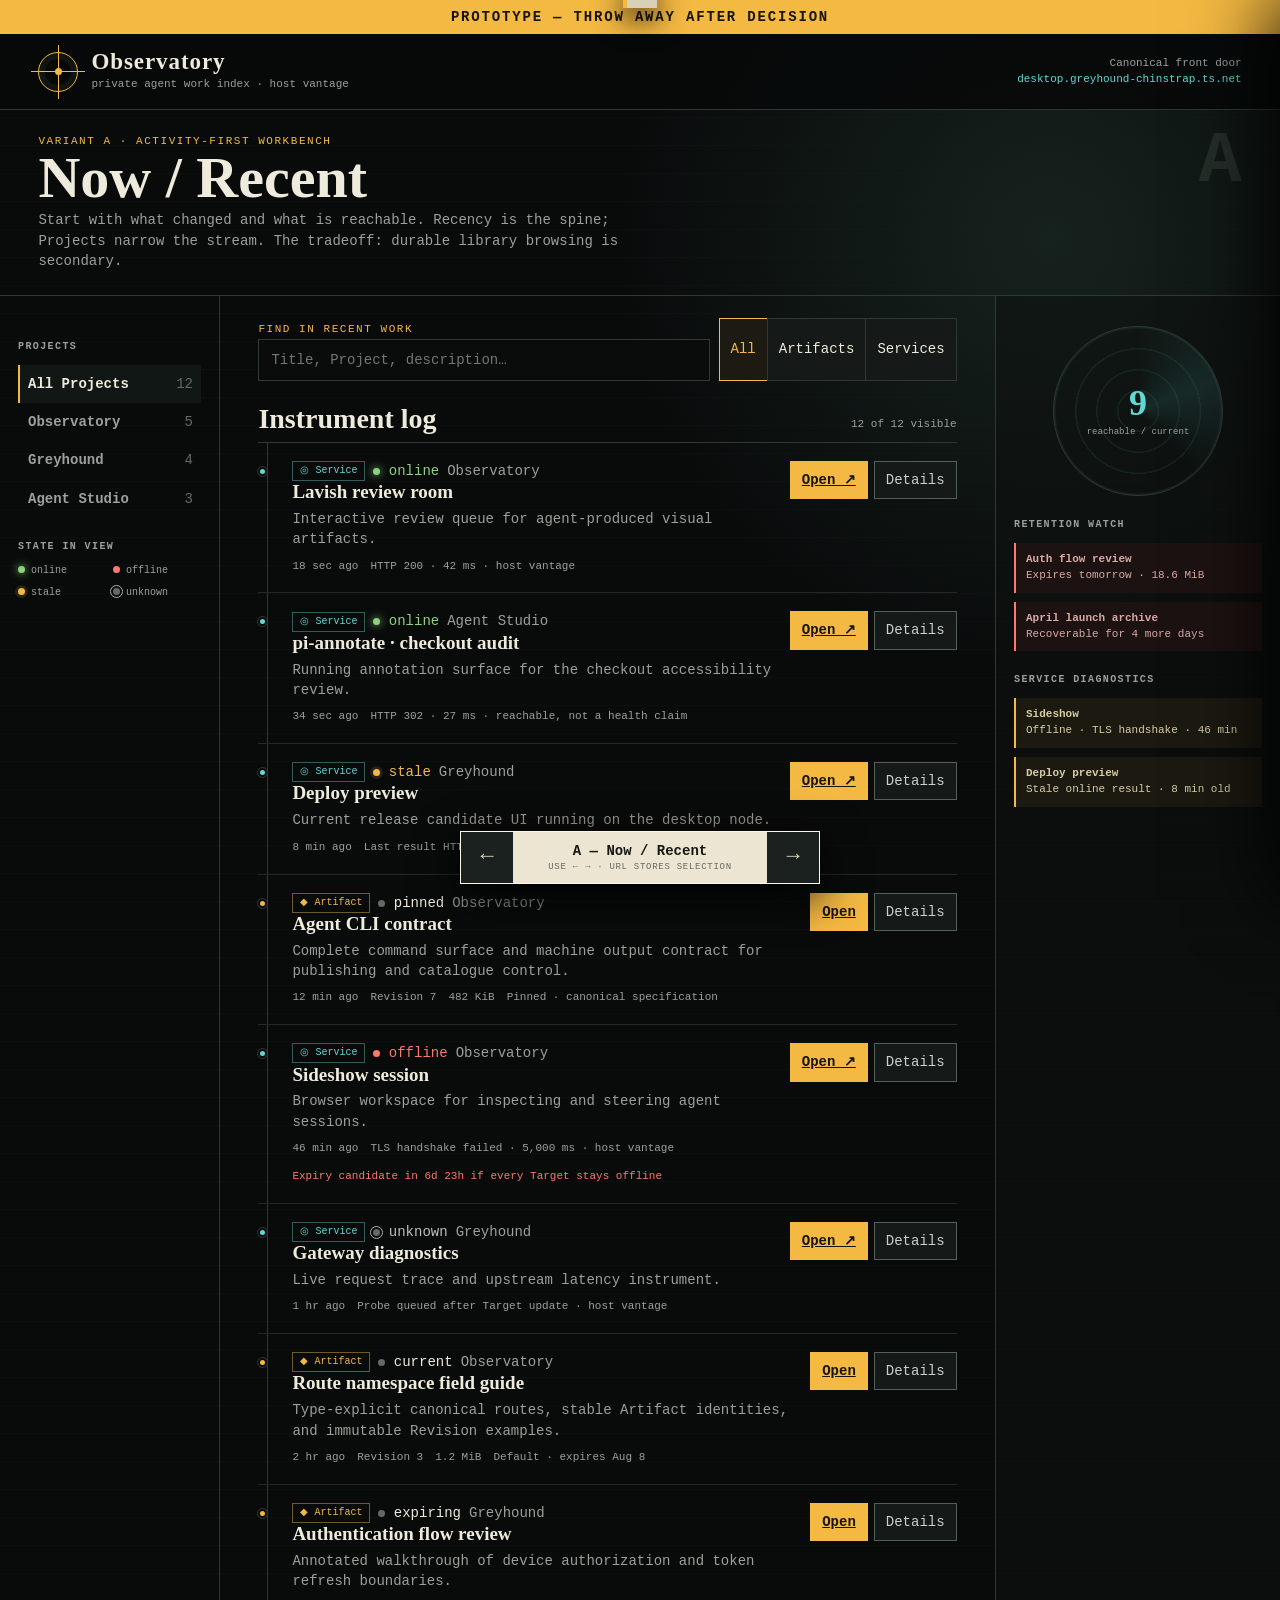
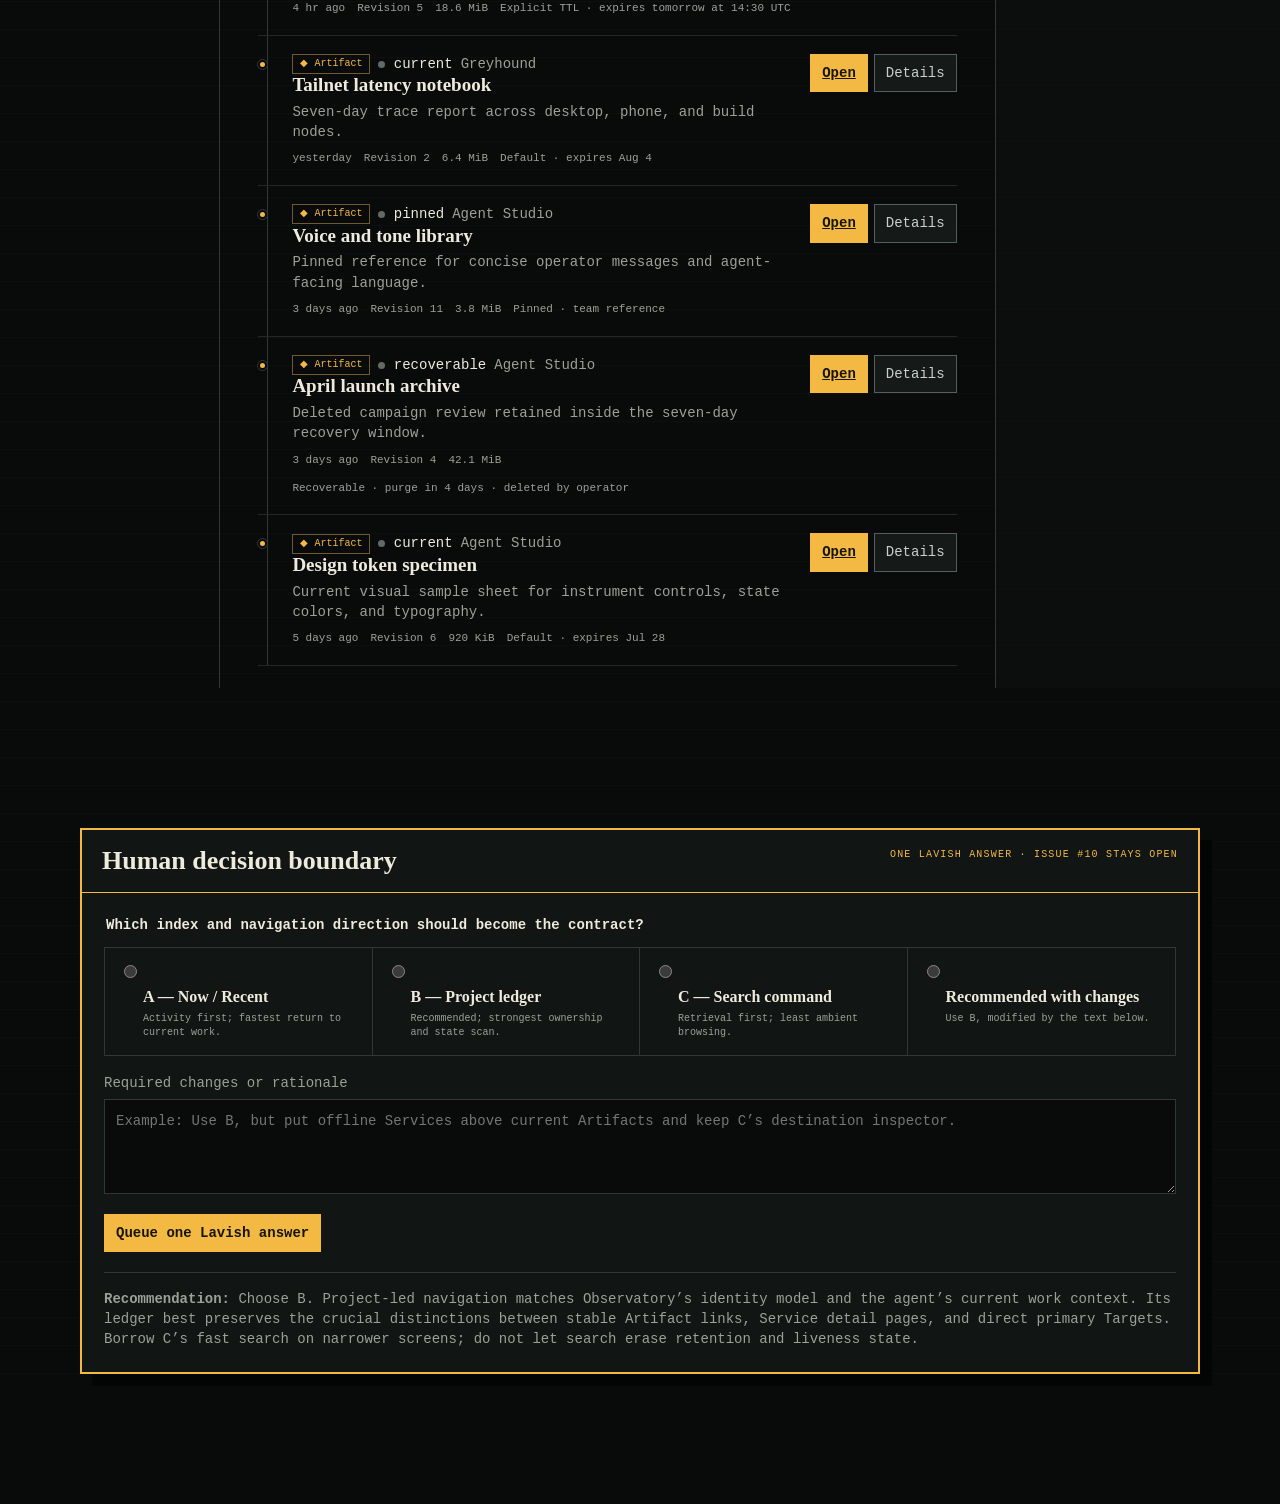
==== docs/prototypes/observatory-index-navigation.html @ 6362d84c "Prototype Observatory index and navigation" ====
<!doctype html>
<html lang="en">
<head>
<meta charset="utf-8">
<meta name="viewport" content="width=device-width,initial-scale=1">
<meta name="color-scheme" content="dark">
<title>PROTOTYPE — throw away after decision — Observatory Index &amp; Navigation</title>
<style>
:root{
  --night:#090b0b;--ink:#eeeadc;--muted:#9ba19a;--dim:#626a65;--line:#303834;
  --panel:#111514;--raised:#171c1a;--amber:#f4b942;--cyan:#63d8d3;--red:#ff776d;
  --green:#8dd17e;--blue:#8fb9ff;--paper:#d8d0b9;--paper-ink:#171917;
  --serif:"Iowan Old Style","Palatino Linotype",Palatino,Georgia,serif;
  --mono:"Cascadia Mono","IBM Plex Mono","SFMono-Regular",Consolas,"Liberation Mono",monospace;
}
*{box-sizing:border-box}html{background:var(--night);scroll-behavior:smooth}body{margin:0;color:var(--ink);font:14px/1.45 var(--mono);background:radial-gradient(circle at 82% 8%,#16221e 0,transparent 27rem),repeating-linear-gradient(0deg,rgba(255,255,255,.014) 0 1px,transparent 1px 28px),var(--night);min-height:100vh}button,input,textarea,select{font:inherit}button{cursor:pointer}a{color:inherit}.skip{position:fixed;top:-50px;left:12px;z-index:100;background:var(--amber);color:#111;padding:8px 12px}.skip:focus{top:12px}.prototype-flag{background:var(--amber);color:#16130a;text-align:center;padding:7px 12px;font-weight:900;letter-spacing:.13em;text-transform:uppercase}.mast{min-height:76px;display:flex;align-items:center;justify-content:space-between;gap:24px;padding:14px 3vw;border-bottom:1px solid var(--line);background:rgba(7,9,9,.9)}.brand{display:flex;align-items:center;gap:13px}.brand-mark{width:40px;height:40px;border:1px solid var(--amber);border-radius:50%;display:grid;place-items:center;position:relative;box-shadow:inset 0 0 0 6px #101511}.brand-mark:before,.brand-mark:after{content:"";position:absolute;background:var(--amber)}.brand-mark:before{width:1px;height:54px}.brand-mark:after{height:1px;width:54px}.brand-mark span{width:7px;height:7px;background:var(--amber);border-radius:50%}.brand h1{font:700 23px/1 var(--serif);margin:0;letter-spacing:.04em}.brand small,.origin{color:var(--muted);font-size:11px}.origin{text-align:right}.origin b{display:block;color:var(--cyan);font-weight:500}.variant{display:none;min-height:900px;padding-bottom:120px}.variant.active{display:block}.variant-intro{display:flex;align-items:flex-start;justify-content:space-between;gap:24px;padding:24px 3vw;border-bottom:1px solid var(--line)}.variant-intro h2{font:700 clamp(30px,5vw,58px)/.95 var(--serif);margin:0}.variant-intro p{max-width:620px;color:var(--muted);margin:5px 0 0}.variant-code{font-size:72px;line-height:.8;color:#252d29;font-weight:900}.eyebrow{color:var(--amber);letter-spacing:.14em;text-transform:uppercase;font-size:11px}.recommend{border-left:3px solid var(--cyan);padding:9px 13px;background:#0c1716;color:#b7d8d4;max-width:650px;margin-top:16px}.recommend strong{color:var(--cyan);display:block;text-transform:uppercase;font-size:10px;letter-spacing:.13em}.tool-input{width:100%;background:#090c0b;color:var(--ink);border:1px solid var(--line);border-radius:0;padding:10px 12px;outline:none}.tool-input:focus{border-color:var(--amber);box-shadow:0 0 0 2px rgba(244,185,66,.2)}.button{border:1px solid var(--line);background:#151a18;color:var(--ink);padding:8px 11px}.button:hover,.button.active,.button[aria-pressed=true]{border-color:var(--amber);color:var(--amber);background:#1d1a11}.button.primary{background:var(--amber);color:#17140c;border-color:var(--amber);font-weight:800}.button.detail{border-color:#53605a;color:#c7d0cb}.button:focus-visible,a:focus-visible,.entry-row:focus-visible{outline:2px solid var(--amber);outline-offset:2px}.chip{display:inline-flex;align-items:center;gap:6px;border:1px solid var(--line);padding:3px 7px;font-size:10px;line-height:1.2;color:var(--muted);white-space:nowrap}.chip.kind-artifact{color:var(--amber);border-color:#705a2d}.chip.kind-service{color:var(--cyan);border-color:#315c59}.dot{width:7px;height:7px;border-radius:50%;display:inline-block;background:var(--dim)}.online .dot,.dot.online{background:var(--green);box-shadow:0 0 8px var(--green)}.offline .dot,.dot.offline{background:var(--red)}.unknown .dot,.dot.unknown{background:var(--dim);outline:1px solid #a9b0ab;outline-offset:2px}.stale .dot,.dot.stale{background:var(--amber);box-shadow:0 0 0 3px rgba(244,185,66,.12)}.state-online{color:var(--green)}.state-offline{color:var(--red)}.state-unknown{color:#bbc1bd}.state-stale{color:var(--amber)}.artifact-current{color:var(--green)}.artifact-pinned{color:var(--blue)}.artifact-expiring{color:var(--amber)}.artifact-recoverable{color:var(--red)}.mono-id{font-size:10px;color:var(--dim)}.empty{padding:42px;border:1px dashed var(--line);color:var(--muted);text-align:center}.result-count{color:var(--muted);font-size:11px}.mini-actions{display:flex;gap:6px;flex-wrap:wrap}.entry-title{font:700 19px/1.15 var(--serif)}.subtle{color:var(--muted)}
/* A — activity instrument */
.a-shell{display:grid;grid-template-columns:220px minmax(0,1fr) 285px;min-height:720px}.a-rail{border-right:1px solid var(--line);padding:22px 18px}.a-rail h3,.a-signal h3{font-size:10px;color:var(--muted);letter-spacing:.14em;text-transform:uppercase;margin:22px 0 10px}.a-project{width:100%;text-align:left;border:0;border-left:2px solid transparent;background:none;color:var(--muted);padding:9px 8px;display:flex;justify-content:space-between;gap:8px}.a-project:hover,.a-project.active{color:var(--ink);border-left-color:var(--amber);background:#111714}.a-project span:last-child{color:var(--dim)}.a-main{padding:22px clamp(18px,3vw,42px);min-width:0}.a-tools{display:grid;grid-template-columns:minmax(180px,1fr) auto;gap:10px;margin-bottom:24px}.segmented{display:flex}.segmented .button{margin-left:-1px}.a-now-head{display:flex;align-items:end;justify-content:space-between;border-bottom:1px solid var(--line);padding-bottom:9px}.a-now-head h3{font:700 28px/1 var(--serif);margin:0}.feed{position:relative}.feed:before{content:"";position:absolute;left:9px;top:0;bottom:0;width:1px;background:var(--line)}.a-entry{display:grid;grid-template-columns:20px minmax(0,1fr) auto;gap:14px;padding:18px 0;position:relative;border-bottom:1px solid #222825}.a-entry .node{width:9px;height:9px;border:2px solid var(--night);outline:1px solid var(--line);background:var(--amber);border-radius:50%;margin-top:6px;z-index:1}.a-entry.service .node{background:var(--cyan)}.a-entry-main{min-width:0}.a-entry-top{display:flex;gap:8px;align-items:center;flex-wrap:wrap}.a-entry p{color:var(--muted);margin:6px 0 9px}.a-entry-meta{display:flex;gap:12px;flex-wrap:wrap;font-size:11px;color:var(--muted)}.a-entry-actions{display:flex;gap:6px;align-items:start}.a-signal{border-left:1px solid var(--line);padding:22px 18px;background:rgba(13,17,15,.55)}.signal-dial{aspect-ratio:1;border:1px solid var(--line);border-radius:50%;max-width:170px;margin:8px auto 20px;display:grid;place-items:center;background:repeating-radial-gradient(circle,transparent 0 19px,rgba(99,216,211,.08) 20px 21px),conic-gradient(from 0deg,transparent,rgba(99,216,211,.12),transparent 38%)}.signal-dial strong{font:700 36px/1 var(--serif);color:var(--cyan);text-align:center}.signal-dial small{display:block;font:9px var(--mono);color:var(--muted);margin-top:6px}.warning{border-left:2px solid var(--red);padding:9px 10px;margin:9px 0;background:#1c1211;color:#d8aaa5;font-size:11px}.notice{border-left:2px solid var(--amber);padding:9px 10px;margin:9px 0;background:#1c1911;color:#d8cda5;font-size:11px}.a-state-key{display:grid;grid-template-columns:1fr 1fr;gap:7px;font-size:10px;color:var(--muted)}
/* B — project ledger */
.b-shell{display:grid;grid-template-rows:auto 1fr}.b-project-strip{display:flex;gap:0;overflow:auto;border-bottom:1px solid #79715e;background:var(--paper);color:var(--paper-ink);padding:0 3vw}.b-project-tab{border:0;border-right:1px solid #aaa18c;background:transparent;color:#55574f;padding:17px 22px;text-align:left;min-width:180px}.b-project-tab:first-child{border-left:1px solid #aaa18c}.b-project-tab b{display:block;color:#1b201e;font:700 17px var(--serif)}.b-project-tab span{display:block;font-size:11px;overflow-wrap:anywhere}.b-project-tab.active{background:#1a201d;color:#aab1ac}.b-project-tab.active b{color:var(--paper)}.b-body{background:#d8d0b9;color:var(--paper-ink);padding:26px 3vw 100px;min-height:650px}.b-tools{display:grid;grid-template-columns:minmax(220px,1fr) auto auto;gap:10px;align-items:center;margin-bottom:16px}.b-body .tool-input{background:#eee8d8;color:#171917;border-color:#938b78}.b-body .button{background:#d8d0b9;color:#292c29;border-color:#938b78}.b-body .button.active,.b-body .button[aria-pressed=true]{background:#171b19;color:#f1ead8}.ledger-wrap{border:1px solid #79715e;overflow:auto;background:#e2dbc8}.ledger-table{width:100%;border-collapse:collapse;min-width:920px}.ledger-table th{position:sticky;top:0;background:#222824;color:#d8d0b9;text-transform:uppercase;letter-spacing:.11em;font-size:9px;text-align:left;padding:10px;border-right:1px solid #515850}.ledger-table td{padding:11px 10px;border-right:1px solid #aaa18c;border-bottom:1px solid #aaa18c;vertical-align:top}.ledger-table tbody tr{cursor:pointer}.ledger-table tbody tr:hover,.ledger-table tbody tr.selected{background:#f3ecd9}.ledger-table .entry-title{font-size:16px}.ledger-table .chip{border-color:#847b65;color:#464a44}.ledger-table .chip.kind-artifact{color:#765209}.ledger-table .chip.kind-service{color:#12645f}.ledger-table .button{padding:5px 7px;background:#e8e0cd}.b-summary{display:flex;justify-content:space-between;gap:16px;margin-top:13px;color:#5e6059;font-size:11px}.b-catalogue-mark{font:700 68px/.8 var(--serif);color:#bcb49f;float:right}.b-mobile-cards{display:none}
/* C — search command surface */
.c-shell{max-width:1120px;margin:0 auto;padding:38px 3vw 110px}.c-hero{text-align:center;padding:30px 0 36px}.c-hero .eyebrow{color:var(--cyan)}.c-hero h3{font:400 clamp(30px,6vw,67px)/1 var(--serif);margin:10px auto 24px;max-width:850px}.c-search-wrap{max-width:850px;margin:auto;position:relative}.c-search{width:100%;border:1px solid #4c5b55;background:#101514;color:var(--ink);font:20px/1.3 var(--serif);padding:20px 105px 20px 50px;box-shadow:0 20px 70px #000}.c-search:focus{outline:1px solid var(--cyan);border-color:var(--cyan)}.c-search-icon{position:absolute;left:18px;top:20px;color:var(--cyan);font-size:21px}.c-shortcut{position:absolute;right:14px;top:19px;border:1px solid var(--line);padding:4px 7px;color:var(--dim);font-size:10px}.c-scopes{display:flex;justify-content:center;gap:7px;flex-wrap:wrap;margin-top:15px}.c-scopes .button[aria-pressed=true]{border-color:var(--cyan);color:var(--cyan);background:#0d1b1a}.c-grid{display:grid;grid-template-columns:minmax(0,1.65fr) minmax(270px,.75fr);gap:25px}.c-results{border-top:1px solid var(--line)}.c-results-head{display:flex;justify-content:space-between;padding:11px 2px;color:var(--muted);font-size:10px;text-transform:uppercase;letter-spacing:.1em}.c-result{display:grid;grid-template-columns:35px minmax(0,1fr) auto;gap:13px;border-top:1px solid #222a27;padding:15px 5px;cursor:pointer}.c-result:hover,.c-result.selected{background:linear-gradient(90deg,#14201d,transparent)}.c-result-index{color:var(--dim);padding-top:3px}.c-result p{margin:4px 0 8px;color:var(--muted)}.c-result-meta{display:flex;gap:9px;flex-wrap:wrap;font-size:10px;color:var(--dim)}.c-result-actions{display:flex;align-items:center;gap:6px}.c-inspector{border:1px solid var(--line);background:#0d1110;align-self:start;position:sticky;top:16px;min-height:330px}.c-inspector-head{padding:12px 15px;border-bottom:1px solid var(--line);display:flex;justify-content:space-between;color:var(--muted);font-size:10px;text-transform:uppercase}.c-inspector-body{padding:18px}.c-orbit{height:92px;position:relative;border-bottom:1px solid var(--line);overflow:hidden;background:radial-gradient(circle at center,rgba(99,216,211,.16),transparent 45%)}.c-orbit:before{content:"";width:120px;height:120px;position:absolute;border:1px solid #36514b;border-radius:50%;left:50%;top:47%;transform:translate(-50%,-50%)}.c-orbit:after{content:"";width:7px;height:7px;position:absolute;background:var(--cyan);border-radius:50%;left:69%;top:37%;box-shadow:0 0 12px var(--cyan)}.c-detail-list{display:grid;grid-template-columns:85px 1fr;gap:8px;font-size:11px;margin:15px 0}.c-detail-list dt{color:var(--dim)}.c-detail-list dd{margin:0;overflow-wrap:anywhere}.c-project-map{margin-top:28px;display:grid;grid-template-columns:repeat(4,1fr);border:1px solid var(--line)}.c-project-map button{background:#101412;border:0;border-right:1px solid var(--line);padding:14px;color:var(--muted);text-align:left}.c-project-map button:last-child{border:0}.c-project-map b{display:block;color:var(--ink);font:700 16px var(--serif)}.c-project-map button:hover,.c-project-map button.active{background:#15201d;color:var(--cyan)}
/* shared detail drawer */
.drawer-backdrop{position:fixed;inset:0;background:rgba(0,0,0,.55);z-index:49;display:none}.drawer-backdrop.open{display:block}.drawer{position:fixed;right:0;top:0;bottom:0;width:min(500px,94vw);z-index:50;background:#111513;border-left:1px solid var(--amber);transform:translateX(105%);transition:transform .22s ease;box-shadow:-30px 0 80px #000;overflow:auto;padding-bottom:40px}.drawer.open{transform:none}.drawer-head{position:sticky;top:0;background:#111513;z-index:1;border-bottom:1px solid var(--line);padding:17px 20px;display:flex;justify-content:space-between;align-items:center}.drawer-head button{border:1px solid var(--line);background:none;color:var(--ink);width:34px;height:34px}.drawer-content{padding:23px}.drawer-content h2{font:700 34px/1 var(--serif);margin:7px 0}.drawer-section{border-top:1px solid var(--line);margin-top:22px;padding-top:16px}.drawer-section h3{font-size:10px;text-transform:uppercase;color:var(--muted);letter-spacing:.13em}.detail-grid{display:grid;grid-template-columns:120px 1fr;gap:9px;font-size:12px}.detail-grid dt{color:var(--muted)}.detail-grid dd{margin:0;overflow-wrap:anywhere}.target{border:1px solid var(--line);padding:12px;margin:8px 0}.target.primary-target{border-color:var(--cyan)}.target-head{display:flex;justify-content:space-between;gap:8px}.url{font-size:10px;color:var(--cyan);overflow-wrap:anywhere}.drawer-actions{display:flex;gap:8px;flex-wrap:wrap;margin-top:16px}.fake-toast{position:fixed;left:50%;top:18px;transform:translate(-50%,-150%);background:var(--paper);color:var(--paper-ink);z-index:80;padding:10px 15px;border-left:4px solid var(--amber);transition:.2s;box-shadow:0 9px 30px #000}.fake-toast.show{transform:translate(-50%,0)}
/* approval */
.approval{max-width:1120px;margin:20px auto 130px;border:2px solid var(--amber);background:#111513;box-shadow:12px 12px 0 #030404}.approval header{padding:18px 20px;border-bottom:1px solid var(--amber);display:flex;justify-content:space-between;gap:16px}.approval h2{font:700 26px/1 var(--serif);margin:0}.approval header span{font-size:10px;color:var(--amber);text-transform:uppercase;letter-spacing:.12em}.approval form{padding:22px}.approval fieldset{border:0;padding:0;margin:0}.approval legend{margin-bottom:12px;font-weight:800}.choices{display:grid;grid-template-columns:repeat(4,1fr);border:1px solid var(--line)}.choice{padding:14px;border-right:1px solid var(--line);cursor:pointer}.choice:last-child{border:0}.choice:has(input:checked){background:#222015;box-shadow:inset 0 -3px var(--amber)}.choice input{accent-color:var(--amber)}.choice b,.choice span{display:block;margin-left:24px}.choice b{font-family:var(--serif);font-size:16px}.choice span{font-size:10px;color:var(--muted);margin-top:4px}.approval label[for=changes]{display:block;margin-top:17px;color:var(--muted)}.approval textarea{width:100%;min-height:95px;margin-top:6px;background:#090b0b;color:var(--ink);border:1px solid var(--line);padding:11px}.submit-row{display:flex;align-items:center;gap:13px;margin-top:13px}.form-status{color:var(--cyan);font-size:11px}.tradeoff{margin:20px 0 0;border-top:1px solid var(--line);padding-top:16px;color:var(--muted)}
/* prototype switcher */
.switcher{position:fixed;z-index:70;bottom:16px;left:50%;transform:translateX(-50%);display:flex;background:#ece5d2;color:#141713;border:1px solid #fff7e3;box-shadow:0 12px 45px #000;min-width:360px}.switcher button{border:0;background:#1a211e;color:var(--paper);width:52px;font-size:22px}.switcher button:hover{background:#2d3833;color:var(--amber)}.switch-label{flex:1;text-align:center;padding:9px 14px;font-weight:800}.switch-label small{display:block;color:#666960;font-weight:400;font-size:9px;letter-spacing:.08em;text-transform:uppercase}
@media(max-width:1000px){.a-shell{grid-template-columns:180px minmax(0,1fr)}.a-signal{grid-column:1/-1;border-left:0;border-top:1px solid var(--line);display:grid;grid-template-columns:180px 1fr 1fr;gap:16px}.a-signal h3{margin-top:4px}.signal-dial{grid-row:1/4}.c-grid{grid-template-columns:1fr}.c-inspector{position:static}.choices{grid-template-columns:1fr 1fr}.choice:nth-child(2){border-right:0}.choice:nth-child(-n+2){border-bottom:1px solid var(--line)}}
@media(max-width:700px){body{font-size:13px}.prototype-flag{font-size:9px}.mast{align-items:flex-start}.origin{max-width:180px;overflow-wrap:anywhere}.brand h1{font-size:19px}.brand-mark{width:32px;height:32px}.variant-intro{padding:19px 16px}.variant-code{font-size:46px}.a-shell{display:block}.a-rail{border-right:0;border-bottom:1px solid var(--line);padding:12px 16px}.a-rail h3{margin:6px 0}.a-projects{display:flex;overflow:auto}.a-project{min-width:150px}.a-main{padding:18px 16px}.a-tools{grid-template-columns:1fr}.segmented{overflow:auto}.a-entry{grid-template-columns:15px minmax(0,1fr)}.a-entry-actions{grid-column:2;justify-content:flex-start}.a-signal{display:block;padding:18px 16px}.signal-dial{width:130px;margin-left:0}.b-project-strip{padding:0}.b-project-tab{min-width:150px;padding:12px}.b-body{padding:18px 12px 100px;min-height:0}.b-tools{grid-template-columns:1fr}.ledger-wrap{display:none}.b-mobile-cards{display:block}.b-card{border:1px solid #8d846f;border-bottom:0;padding:13px;background:#e3dcc9}.b-card:last-child{border-bottom:1px solid #8d846f}.b-card-head{display:flex;justify-content:space-between;gap:8px}.b-card-meta{display:grid;grid-template-columns:90px 1fr;gap:5px;margin:9px 0;color:#565950;font-size:10px}.b-card-meta b{color:#242724}.b-summary{display:block}.c-shell{padding:18px 13px 100px}.c-hero{padding:15px 0 25px}.c-search{padding:15px 20px 15px 43px;font-size:17px}.c-search-icon{top:14px}.c-shortcut{display:none}.c-result{grid-template-columns:25px 1fr}.c-result-actions{grid-column:2;justify-content:flex-start}.c-project-map{grid-template-columns:1fr}.c-project-map button{border-right:0;border-bottom:1px solid var(--line)}.approval{margin:10px 12px 115px}.approval header{display:block}.approval header span{display:block;margin-top:7px}.choices{grid-template-columns:1fr}.choice,.choice:nth-child(2){border-right:0;border-bottom:1px solid var(--line)}.submit-row{align-items:flex-start;flex-direction:column}.switcher{bottom:9px;min-width:0;width:calc(100% - 20px)}.switch-label{padding:7px 5px;font-size:12px}.drawer{width:100vw}.detail-grid{grid-template-columns:95px 1fr}}
@media(prefers-reduced-motion:reduce){*{scroll-behavior:auto!important;transition:none!important}}
</style>
</head>
<body>
<a class="skip" href="#variantRoot">Skip to index</a>
<div class="prototype-flag">PROTOTYPE — throw away after decision</div>
<header class="mast">
  <div class="brand"><div class="brand-mark" aria-hidden="true"><span></span></div><div><h1>Observatory</h1><small>private agent work index · host vantage</small></div></div>
  <div class="origin">Canonical front door<b>desktop.greyhound-chinstrap.ts.net</b></div>
</header>
<main id="variantRoot" tabindex="-1">
<!-- Exactly three interface variants. Their populated contents are rendered from the shared in-memory catalogue. -->
<section class="variant variant-a" data-variant="A" aria-labelledby="title-a">
  <header class="variant-intro"><div><div class="eyebrow">Variant A · activity-first workbench</div><h2 id="title-a">Now / Recent</h2><p>Start with what changed and what is reachable. Recency is the spine; Projects narrow the stream. The tradeoff: durable library browsing is secondary.</p></div><div class="variant-code" aria-hidden="true">A</div></header>
  <div class="a-shell">
    <aside class="a-rail" aria-label="Project navigation"><h3>Projects</h3><div class="a-projects" id="aProjects"></div><h3>State in view</h3><div class="a-state-key"><span><i class="dot online"></i> online</span><span><i class="dot offline"></i> offline</span><span><i class="dot stale"></i> stale</span><span><i class="dot unknown"></i> unknown</span></div></aside>
    <div class="a-main"><div class="a-tools"><label><span class="eyebrow">Find in recent work</span><input class="tool-input" id="aSearch" type="search" placeholder="Title, Project, description…"></label><div class="segmented" aria-label="Entry type"><button class="button active" data-a-kind="all" type="button">All</button><button class="button" data-a-kind="artifact" type="button">Artifacts</button><button class="button" data-a-kind="service" type="button">Services</button></div></div><div class="a-now-head"><h3>Instrument log</h3><span class="result-count" id="aCount"></span></div><div class="feed" id="aFeed"></div></div>
    <aside class="a-signal" aria-label="Catalogue signals"><div class="signal-dial"><strong>9<small>reachable / current</small></strong></div><div><h3>Retention watch</h3><div class="warning"><b>Auth flow review</b><br>Expires tomorrow · 18.6 MiB</div><div class="warning"><b>April launch archive</b><br>Recoverable for 4 more days</div></div><div><h3>Service diagnostics</h3><div class="notice"><b>Sideshow</b><br>Offline · TLS handshake · 46 min</div><div class="notice"><b>Deploy preview</b><br>Stale online result · 8 min old</div></div></aside>
  </div>
</section>
<section class="variant variant-b" data-variant="B" aria-labelledby="title-b">
  <header class="variant-intro"><div><div class="eyebrow">Variant B · Project-led library ledger</div><h2 id="title-b">The catalogue</h2><p>Choose a Project, then compare every Artifact and Service as a dense accession ledger. Ownership and lifecycle stay visible. The tradeoff: opening recent work takes one more deliberate scan.</p><div class="recommend"><strong>Recommended</strong>Projects match the work context agents already know, while the ledger makes type, retention, liveness, size, Revisions, and direct-vs-detail actions hard to confuse.</div></div><div class="variant-code" aria-hidden="true">B</div></header>
  <div class="b-shell"><nav class="b-project-strip" id="bProjects" aria-label="Project navigation"></nav><div class="b-body"><span class="b-catalogue-mark" aria-hidden="true">OBS</span><div class="b-tools"><label><span class="eyebrow" style="color:#62521d">Search current Project</span><input class="tool-input" id="bSearch" type="search" placeholder="Search title, state, description…"></label><div class="segmented"><button class="button active" data-b-kind="all" type="button">All</button><button class="button" data-b-kind="artifact" type="button">Artifacts</button><button class="button" data-b-kind="service" type="button">Services</button></div><label>Order <select class="button" id="bSort"><option value="recent">Recent</option><option value="name">Title</option><option value="attention">Needs attention</option></select></label></div><div class="ledger-wrap"><table class="ledger-table"><thead><tr><th>Accession</th><th>Entry</th><th>Lifecycle / reachability</th><th>Weight / diagnostics</th><th>Observed / published</th><th>Go</th></tr></thead><tbody id="bRows"></tbody></table></div><div class="b-mobile-cards" id="bCards"></div><div class="b-summary"><span id="bCount"></span><span>Artifact links serve Observatory-owned bytes · Service Open links go directly to configured primary Targets</span></div></div></div>
</section>
<section class="variant variant-c" data-variant="C" aria-labelledby="title-c">
  <header class="variant-intro"><div><div class="eyebrow">Variant C · search-first command surface</div><h2 id="title-c">Ask the catalogue</h2><p>Retrieval is the front door: type any remembered fragment, then act from ranked results. The inspector explains the selected destination. The tradeoff: the collection has less ambient visibility.</p></div><div class="variant-code" aria-hidden="true">C</div></header>
  <div class="c-shell"><div class="c-hero"><div class="eyebrow">12 entries · 3 Projects · one known origin</div><h3>What do you need to open?</h3><div class="c-search-wrap"><span class="c-search-icon" aria-hidden="true">⌕</span><input id="cSearch" class="c-search" type="search" autocomplete="off" placeholder="Try “auth”, “offline”, “pinned”, or “sideshow”" aria-label="Search the Observatory catalogue"><span class="c-shortcut">TYPE TO FILTER</span></div><div class="c-scopes"><button class="button" data-c-scope="all" aria-pressed="true" type="button">Everything</button><button class="button" data-c-scope="artifact" aria-pressed="false" type="button">Artifacts</button><button class="button" data-c-scope="service" aria-pressed="false" type="button">Services</button><button class="button" data-c-scope="attention" aria-pressed="false" type="button">Needs attention</button></div></div><div class="c-grid"><div><div class="c-results"><div class="c-results-head"><span>Ranked destinations</span><span id="cCount"></span></div><div id="cResults"></div></div><nav class="c-project-map" id="cProjects" aria-label="Project scopes"></nav></div><aside class="c-inspector" aria-live="polite"><div class="c-inspector-head"><span>Destination inspector</span><span>host observation</span></div><div class="c-orbit" aria-hidden="true"></div><div class="c-inspector-body" id="cInspector"></div></aside></div></div>
</section>
<section class="approval" id="approval">
  <header><h2>Human decision boundary</h2><span>One Lavish answer · issue #10 stays open</span></header>
  <form id="decisionForm" data-lavish-question="observatory-index-navigation">
    <fieldset><legend>Which index and navigation direction should become the contract?</legend><div class="choices">
      <label class="choice"><input type="radio" name="decision" value="A — Now / Recent" required><b>A — Now / Recent</b><span>Activity first; fastest return to current work.</span></label>
      <label class="choice"><input type="radio" name="decision" value="B — Project ledger"><b>B — Project ledger</b><span>Recommended; strongest ownership and state scan.</span></label>
      <label class="choice"><input type="radio" name="decision" value="C — Search command"><b>C — Search command</b><span>Retrieval first; least ambient browsing.</span></label>
      <label class="choice"><input type="radio" name="decision" value="Recommended B with changes"><b>Recommended with changes</b><span>Use B, modified by the text below.</span></label>
    </div></fieldset>
    <label for="changes">Required changes or rationale</label><textarea id="changes" name="changes" placeholder="Example: Use B, but put offline Services above current Artifacts and keep C’s destination inspector."></textarea>
    <div class="submit-row"><button type="submit" class="button primary">Queue one Lavish answer</button><span class="form-status" id="formStatus" role="status"></span></div>
    <p class="tradeoff"><b>Recommendation:</b> Choose B. Project-led navigation matches Observatory’s identity model and the agent’s current work context. Its ledger best preserves the crucial distinctions between stable Artifact links, Service detail pages, and direct primary Targets. Borrow C’s fast search on narrower screens; do not let search erase retention and liveness state.</p>
  </form>
</section>
</main>
<div class="drawer-backdrop" id="drawerBackdrop"></div><aside class="drawer" id="drawer" aria-hidden="true" aria-label="Entry details"><div class="drawer-head"><span>OBSERVATORY / ENTRY DETAIL</span><button id="drawerClose" type="button" aria-label="Close details">×</button></div><div class="drawer-content" id="drawerContent"></div></aside>
<div class="fake-toast" id="toast" role="status"></div>
<div class="switcher" aria-label="Prototype variant switcher"><button type="button" id="prevVariant" aria-label="Previous variant">←</button><div class="switch-label" id="switchLabel">A — Now / Recent<small>Use ← → · URL stores selection</small></div><button type="button" id="nextVariant" aria-label="Next variant">→</button></div>
<script>
(()=>{
'use strict';
const projects=[
 {id:'all',name:'All Projects',path:'',count:12},
 {id:'observatory',name:'Observatory',path:'/home/will/projects/observatory',count:5},
 {id:'greyhound',name:'Greyhound',path:'/home/will/projects/greyhound',count:4},
 {id:'studio',name:'Agent Studio',path:'/home/will/projects/agent-studio',count:3}
];
const entries=[
 {id:'cli',kind:'artifact',project:'observatory',title:'Agent CLI contract',description:'Complete command surface and machine output contract for publishing and catalogue control.',artifactState:'pinned',retention:'Pinned · canonical specification',revision:7,size:'482 KiB',when:'12 min ago',age:12,path:'/artifacts/agent-cli-contract~6r3t8w2y5b9c4d7f0g1h3j5k7m/',detail:'/ui/projects/observatory~4m7k2x9q1v6c8d3f5g0h2j4n6p/artifacts/agent-cli-contract~6r3t8w2y5b9c4d7f0g1h3j5k7m/'},
 {id:'lavish',kind:'service',project:'observatory',title:'Lavish review room',description:'Interactive review queue for agent-produced visual artifacts.',serviceState:'online',observation:'18 sec ago',diagnostic:'HTTP 200 · 42 ms · host vantage',when:'18 sec ago',age:1,pinned:true,path:'https://desktop.greyhound-chinstrap.ts.net:8443/',detail:'/ui/projects/observatory~4m7k2x9q1v6c8d3f5g0h2j4n6p/services/lavish-review-room~8t5w0x4z7c1d6f9g2h3j5k7m9n/',targets:[{name:'tailnet',primary:true,url:'https://desktop.greyhound-chinstrap.ts.net:8443/',state:'online',fact:'HTTP 200 · 42 ms · 18 sec ago'},{name:'local',url:'http://127.0.0.1:4173/',state:'online',fact:'HTTP 200 · 3 ms · 22 sec ago'}]},
 {id:'routes',kind:'artifact',project:'observatory',title:'Route namespace field guide',description:'Type-explicit canonical routes, stable Artifact identities, and immutable Revision examples.',artifactState:'current',retention:'Default · expires Aug 8',revision:3,size:'1.2 MiB',when:'2 hr ago',age:120,path:'/artifacts/route-namespace-field-guide~2f7g1h4j8k3m6n9p0q2r5t7v9x/',detail:'/ui/projects/observatory~4m7k2x9q1v6c8d3f5g0h2j4n6p/artifacts/route-namespace-field-guide~2f7g1h4j8k3m6n9p0q2r5t7v9x/'},
 {id:'sideshow',kind:'service',project:'observatory',title:'Sideshow session',description:'Browser workspace for inspecting and steering agent sessions.',serviceState:'offline',observation:'46 min ago',diagnostic:'TLS handshake failed · 5,000 ms · host vantage',expiry:'Expiry candidate in 6d 23h if every Target stays offline',when:'46 min ago',age:46,path:'https://desktop.greyhound-chinstrap.ts.net:9443/session/current',detail:'/ui/projects/observatory~4m7k2x9q1v6c8d3f5g0h2j4n6p/services/sideshow-session~5q1w7e3r9t4y8u2i6o0p3a5s7d/',targets:[{name:'tailnet',primary:true,url:'https://desktop.greyhound-chinstrap.ts.net:9443/session/current',state:'offline',fact:'TLS handshake · 5,000 ms · 46 min ago'},{name:'local',url:'http://127.0.0.1:8080/session/current',state:'offline',fact:'Connection refused · 2 ms · 46 min ago'}]},
 {id:'auth',kind:'artifact',project:'greyhound',title:'Authentication flow review',description:'Annotated walkthrough of device authorization and token refresh boundaries.',artifactState:'expiring',retention:'Explicit TTL · expires tomorrow at 14:30 UTC',revision:5,size:'18.6 MiB',when:'4 hr ago',age:240,path:'/artifacts/authentication-flow-review~1a4s7d0f3g6h9j2k5m8n1p4q7r/',detail:'/ui/projects/greyhound~7n2m8k4j1h5g9f3d6s0a2p4o6i/artifacts/authentication-flow-review~1a4s7d0f3g6h9j2k5m8n1p4q7r/'},
 {id:'gateway',kind:'service',project:'greyhound',title:'Gateway diagnostics',description:'Live request trace and upstream latency instrument.',serviceState:'unknown',observation:'No completed observation',diagnostic:'Probe queued after Target update · host vantage',when:'1 hr ago',age:60,path:'https://greyhound.greyhound-chinstrap.ts.net:7443/',detail:'/ui/projects/greyhound~7n2m8k4j1h5g9f3d6s0a2p4o6i/services/gateway-diagnostics~4z8x2c6v0b3n7m1a5s9d2f4g6h/',targets:[{name:'tailnet',primary:true,url:'https://greyhound.greyhound-chinstrap.ts.net:7443/',state:'unknown',fact:'Probe queued · no result'},{name:'host-loopback',url:'http://127.0.0.1:7443/',state:'unknown',fact:'Probe queued · no result'}]},
 {id:'latency',kind:'artifact',project:'greyhound',title:'Tailnet latency notebook',description:'Seven-day trace report across desktop, phone, and build nodes.',artifactState:'current',retention:'Default · expires Aug 4',revision:2,size:'6.4 MiB',when:'yesterday',age:1440,path:'/artifacts/tailnet-latency-notebook~9p5o1i7u3y8t4r0e6w2q5a9s1d/',detail:'/ui/projects/greyhound~7n2m8k4j1h5g9f3d6s0a2p4o6i/artifacts/tailnet-latency-notebook~9p5o1i7u3y8t4r0e6w2q5a9s1d/'},
 {id:'deploy',kind:'service',project:'greyhound',title:'Deploy preview',description:'Current release candidate UI running on the desktop node.',serviceState:'stale',underlying:'last result online',observation:'8 min ago',diagnostic:'Last result HTTP 200 · 61 ms · observation is stale',when:'8 min ago',age:8,path:'https://greyhound.greyhound-chinstrap.ts.net:6331/',detail:'/ui/projects/greyhound~7n2m8k4j1h5g9f3d6s0a2p4o6i/services/deploy-preview~0q4w8e2r6t1y5u9i3o7p0a4s6d/',targets:[{name:'candidate',primary:true,url:'https://greyhound.greyhound-chinstrap.ts.net:6331/',state:'stale',fact:'Last HTTP 200 · 61 ms · 8 min ago'},{name:'local',url:'http://127.0.0.1:6331/',state:'stale',fact:'Last HTTP 200 · 7 ms · 8 min ago'}]},
 {id:'voice',kind:'artifact',project:'studio',title:'Voice and tone library',description:'Pinned reference for concise operator messages and agent-facing language.',artifactState:'pinned',retention:'Pinned · team reference',revision:11,size:'3.8 MiB',when:'3 days ago',age:4320,path:'/artifacts/voice-and-tone-library~3d7f1g5h9j2k6m0n4p8q3r7t1v/',detail:'/ui/projects/agent-studio~2v6b0n4m8c1x5z9a3s7d2f6g0h/artifacts/voice-and-tone-library~3d7f1g5h9j2k6m0n4p8q3r7t1v/'},
 {id:'annotate',kind:'service',project:'studio',title:'pi-annotate · checkout audit',description:'Running annotation surface for the checkout accessibility review.',serviceState:'online',observation:'34 sec ago',diagnostic:'HTTP 302 · 27 ms · reachable, not a health claim',when:'34 sec ago',age:2,path:'https://desktop.greyhound-chinstrap.ts.net:8666/review/checkout',detail:'/ui/projects/agent-studio~2v6b0n4m8c1x5z9a3s7d2f6g0h/services/pi-annotate-checkout-audit~6h0j4k8m2n7p1q5r9t3v6w0x4z/',targets:[{name:'tailnet',primary:true,url:'https://desktop.greyhound-chinstrap.ts.net:8666/review/checkout',state:'online',fact:'HTTP 302 · 27 ms · 34 sec ago'},{name:'local',url:'http://127.0.0.1:8666/review/checkout',state:'online',fact:'HTTP 200 · 4 ms · 40 sec ago'}]},
 {id:'archive',kind:'artifact',project:'studio',title:'April launch archive',description:'Deleted campaign review retained inside the seven-day recovery window.',artifactState:'recoverable',retention:'Recoverable · purge in 4 days · deleted by operator',revision:4,size:'42.1 MiB',when:'3 days ago',age:4500,path:'/artifacts/april-launch-archive~8k2m6n0p4q9r3t7v1w5x8y2z6a/',detail:'/ui/projects/agent-studio~2v6b0n4m8c1x5z9a3s7d2f6g0h/artifacts/april-launch-archive~8k2m6n0p4q9r3t7v1w5x8y2z6a/'},
 {id:'tokens',kind:'artifact',project:'studio',title:'Design token specimen',description:'Current visual sample sheet for instrument controls, state colors, and typography.',artifactState:'current',retention:'Default · expires Jul 28',revision:6,size:'920 KiB',when:'5 days ago',age:7200,path:'/artifacts/design-token-specimen~5m9n3p7q1r6t0v4w8x2y5z9a3b/',detail:'/ui/projects/agent-studio~2v6b0n4m8c1x5z9a3s7d2f6g0h/artifacts/design-token-specimen~5m9n3p7q1r6t0v4w8x2y5z9a3b/'}
];
const state={A:{project:'all',kind:'all',query:''},B:{project:'all',kind:'all',query:'',sort:'recent'},C:{project:'all',scope:'all',query:'',selected:'cli'}};
const projectName=id=>projects.find(p=>p.id===id)?.name||id;
const esc=s=>String(s).replace(/[&<>"']/g,c=>({'&':'&amp;','<':'&lt;','>':'&gt;','"':'&quot;',"'":'&#39;'}[c]));
const searchText=e=>`${e.title} ${e.description} ${projectName(e.project)} ${e.kind} ${e.artifactState||''} ${e.serviceState||''} ${e.retention||''} ${e.diagnostic||''}`.toLowerCase();
const matches=(e,s)=> (s.project==='all'||e.project===s.project)&&(s.kind==='all'||e.kind===s.kind)&&(!s.query||searchText(e).includes(s.query.toLowerCase()));
const stateLabel=e=>e.kind==='artifact'?e.artifactState:e.serviceState;
const stateMarkup=e=>`<span class="state-${esc(stateLabel(e))}"><i class="dot ${esc(stateLabel(e))}"></i> ${esc(stateLabel(e))}</span>`;
const kindMarkup=e=>`<span class="chip kind-${e.kind}">${e.kind==='artifact'?'◆ Artifact':'◎ Service'}</span>`;
const goButtons=(e,compact=false)=>e.kind==='artifact'
 ? `<a class="button primary" href="${esc(e.path)}" ${compact?'':'title="Open stable current Artifact"'}>Open</a><button class="button detail" type="button" data-detail="${e.id}">Details</button>`
 : `<a class="button primary" href="${esc(e.path)}" ${compact?'':'title="Open direct primary Target — not through Observatory"'}>Open ↗</a><button class="button detail" type="button" data-detail="${e.id}">Details</button>`;
function renderProjects(target,current,handler,buttonClass=''){
 target.innerHTML=projects.map(p=>`<button type="button" class="${buttonClass} ${current===p.id?'active':''}" data-project="${p.id}" aria-pressed="${current===p.id}"><b>${esc(p.name)}</b>${p.path&&buttonClass!=='a-project'?`<span>${esc(p.path)}</span>`:''}${buttonClass==='a-project'?`<span>${p.count}</span>`:''}</button>`).join('');
 target.querySelectorAll('[data-project]').forEach(b=>b.addEventListener('click',()=>handler(b.dataset.project)));
}
function bindDetails(root){root.querySelectorAll('[data-detail]').forEach(b=>b.addEventListener('click',ev=>{ev.preventDefault();ev.stopPropagation();openDrawer(b.dataset.detail)}));root.querySelectorAll('[data-entry]').forEach(row=>row.addEventListener('click',ev=>{if(!ev.target.closest('a,button'))openDrawer(row.dataset.entry)}));}
function renderA(){const s=state.A;renderProjects(document.getElementById('aProjects'),s.project,p=>{s.project=p;renderA()},'a-project');const list=entries.filter(e=>matches(e,s)).sort((a,b)=>a.age-b.age);document.getElementById('aCount').textContent=`${list.length} of ${entries.length} visible`;document.querySelectorAll('[data-a-kind]').forEach(b=>b.classList.toggle('active',b.dataset.aKind===s.kind));document.getElementById('aFeed').innerHTML=list.length?list.map(e=>`<article class="a-entry ${e.kind} entry-row" data-entry="${e.id}" tabindex="0"><i class="node" aria-hidden="true"></i><div class="a-entry-main"><div class="a-entry-top">${kindMarkup(e)} ${stateMarkup(e)} <span class="subtle">${esc(projectName(e.project))}</span></div><div class="entry-title">${esc(e.title)}</div><p>${esc(e.description)}</p><div class="a-entry-meta"><span>${esc(e.when)}</span>${e.kind==='artifact'?`<span>Revision ${e.revision}</span><span>${esc(e.size)}</span><span>${esc(e.retention)}</span>`:`<span>${esc(e.diagnostic)}</span>${e.expiry?`<span class="state-offline">${esc(e.expiry)}</span>`:''}`}</div></div><div class="a-entry-actions">${goButtons(e,true)}</div></article>`).join(''):`<div class="empty">No Entries match this instrument view.</div>`;bindDetails(document.getElementById('aFeed'))}
function renderB(){const s=state.B;renderProjects(document.getElementById('bProjects'),s.project,p=>{s.project=p;renderB()},'b-project-tab');let list=entries.filter(e=>matches(e,s));if(s.sort==='name')list.sort((a,b)=>a.title.localeCompare(b.title));else if(s.sort==='attention')list.sort((a,b)=>Number(['offline','stale','unknown','expiring','recoverable'].includes(stateLabel(b)))-Number(['offline','stale','unknown','expiring','recoverable'].includes(stateLabel(a)))||a.age-b.age);else list.sort((a,b)=>a.age-b.age);document.querySelectorAll('[data-b-kind]').forEach(b=>b.classList.toggle('active',b.dataset.bKind===s.kind));const rows=list.map(e=>`<tr class="entry-row" data-entry="${e.id}" tabindex="0"><td>${kindMarkup(e)}<br><span class="mono-id">${e.id.toUpperCase()} / ${String(e.age).padStart(4,'0')}</span></td><td><span class="entry-title">${esc(e.title)}</span><br><span class="subtle">${esc(e.description)}</span></td><td>${stateMarkup(e)}<br><span class="subtle">${esc(e.kind==='artifact'?e.retention:(e.expiry||e.observation))}</span></td><td>${e.kind==='artifact'?`Revision ${e.revision}<br>${esc(e.size)}`:esc(e.diagnostic)}</td><td>${esc(e.when)}<br><span class="subtle">${esc(projectName(e.project))}</span></td><td><div class="mini-actions">${goButtons(e,true)}</div></td></tr>`).join('');document.getElementById('bRows').innerHTML=rows||`<tr><td colspan="6"><div class="empty">No catalogue records match.</div></td></tr>`;document.getElementById('bCards').innerHTML=list.map(e=>`<article class="b-card entry-row" data-entry="${e.id}" tabindex="0"><div class="b-card-head"><div>${kindMarkup(e)} <span class="entry-title">${esc(e.title)}</span></div>${stateMarkup(e)}</div><div class="b-card-meta"><b>Project</b><span>${esc(projectName(e.project))}</span><b>${e.kind==='artifact'?'Retention':'Observation'}</b><span>${esc(e.kind==='artifact'?e.retention:e.observation)}</span><b>${e.kind==='artifact'?'Revision / size':'Diagnostic'}</b><span>${e.kind==='artifact'?`${e.revision} / ${esc(e.size)}`:esc(e.diagnostic)}</span></div><div class="mini-actions">${goButtons(e,true)}</div></article>`).join('')||`<div class="empty">No catalogue records match.</div>`;document.getElementById('bCount').textContent=`${list.length} records in ${projectName(s.project)}`;bindDetails(document.querySelector('.b-body'))}
function cFiltered(){const s=state.C;return entries.filter(e=>{const projectOK=s.project==='all'||e.project===s.project;const queryOK=!s.query||searchText(e).includes(s.query.toLowerCase());const scopeOK=s.scope==='all'||e.kind===s.scope||(s.scope==='attention'&&['offline','stale','unknown','expiring','recoverable'].includes(stateLabel(e)));return projectOK&&queryOK&&scopeOK}).sort((a,b)=>{if(s.query){const q=s.query.toLowerCase();const at=a.title.toLowerCase().startsWith(q)?0:1;const bt=b.title.toLowerCase().startsWith(q)?0:1;if(at!==bt)return at-bt}return a.age-b.age})}
function renderC(){const s=state.C;const list=cFiltered();if(!list.some(e=>e.id===s.selected))s.selected=list[0]?.id||null;document.querySelectorAll('[data-c-scope]').forEach(b=>b.setAttribute('aria-pressed',String(b.dataset.cScope===s.scope)));document.getElementById('cCount').textContent=`${list.length} FOUND`;document.getElementById('cResults').innerHTML=list.length?list.map((e,i)=>`<article class="c-result entry-row ${s.selected===e.id?'selected':''}" data-entry="${e.id}" tabindex="0"><span class="c-result-index">${String(i+1).padStart(2,'0')}</span><div><div>${kindMarkup(e)} ${stateMarkup(e)} <span class="entry-title">${esc(e.title)}</span></div><p>${esc(e.description)}</p><div class="c-result-meta"><span>${esc(projectName(e.project))}</span><span>${esc(e.kind==='artifact'?`Revision ${e.revision} · ${e.size} · ${e.retention}`:e.diagnostic)}</span><span>${esc(e.when)}</span></div></div><div class="c-result-actions">${goButtons(e,true)}</div></article>`).join(''):`<div class="empty">No destination found. Try a Project name or state such as “pinned.”</div>`;renderProjects(document.getElementById('cProjects'),s.project,p=>{s.project=p;renderC()});const selected=entries.find(e=>e.id===s.selected);renderInspector(selected);const results=document.getElementById('cResults');results.querySelectorAll('[data-entry]').forEach(row=>row.addEventListener('click',ev=>{if(ev.target.closest('a,button'))return;s.selected=row.dataset.entry;renderC()}));bindDetails(results)}
function renderInspector(e){const box=document.getElementById('cInspector');if(!e){box.innerHTML='<p class="subtle">No Entry selected.</p>';return}box.innerHTML=`${kindMarkup(e)} ${stateMarkup(e)}<h3 class="entry-title">${esc(e.title)}</h3><p class="subtle">${esc(e.kind==='artifact'?'Open serves Observatory-owned current Revision bytes.':'Open leaves Observatory for the configured primary Target. No alternative is selected automatically.')}</p><dl class="c-detail-list"><dt>Project</dt><dd>${esc(projectName(e.project))}</dd><dt>${e.kind==='artifact'?'Retention':'Observed'}</dt><dd>${esc(e.kind==='artifact'?e.retention:e.observation)}</dd><dt>${e.kind==='artifact'?'Revision':'Diagnostic'}</dt><dd>${esc(e.kind==='artifact'?`${e.revision} · ${e.size}`:e.diagnostic)}</dd><dt>Destination</dt><dd class="url">${esc(e.path)}</dd></dl><div class="mini-actions">${goButtons(e)}</div>`;bindDetails(box)}
function openDrawer(id){const e=entries.find(x=>x.id===id);if(!e)return;const project=projects.find(p=>p.id===e.project);const content=document.getElementById('drawerContent');content.innerHTML=`<div class="eyebrow">${esc(project.name)} / ${esc(e.kind)}</div><h2>${esc(e.title)}</h2><p class="subtle">${esc(e.description)}</p><div class="drawer-actions">${goButtons(e)}<button class="button" type="button" data-fake-action="${e.kind==='artifact'?'Copy stable link':'Copy detail link'}">${e.kind==='artifact'?'Copy stable link':'Copy detail link'}</button></div><section class="drawer-section"><h3>Catalogue record</h3><dl class="detail-grid"><dt>State</dt><dd>${stateMarkup(e)}</dd><dt>Project</dt><dd>${esc(project.name)}<br><span class="mono-id">${esc(project.path)}</span></dd><dt>Last activity</dt><dd>${esc(e.when)}</dd>${e.kind==='artifact'?`<dt>Retention</dt><dd>${esc(e.retention)}</dd><dt>Current</dt><dd>Revision ${e.revision} · ${esc(e.size)}</dd><dt>Stable link</dt><dd class="url">${esc(e.path)}</dd><dt>Details</dt><dd class="url">${esc(e.detail)}</dd>`:`<dt>Observation</dt><dd>${esc(e.observation)}</dd><dt>Diagnostic</dt><dd>${esc(e.diagnostic)}</dd><dt>Details</dt><dd class="url">${esc(e.detail)}</dd>`}</dl></section>${e.kind==='service'?`<section class="drawer-section"><h3>Targets · explicit, never automatic fallback</h3>${e.targets.map(t=>`<div class="target ${t.primary?'primary-target':''}"><div class="target-head"><b>${esc(t.name)} ${t.primary?'· PRIMARY':''}</b><span class="state-${t.state}"><i class="dot ${t.state}"></i> ${t.state}</span></div><div class="url">${esc(t.url)}</div><div class="subtle">${esc(t.fact)}</div>${t.primary?'<small>Open uses this Target directly.</small>':'<button class="button" type="button" data-fake-action="Open named alternative">Open this alternative ↗</button>'}</div>`).join('')}</section>`:`<section class="drawer-section"><h3>Revision cues</h3><p>Stable current: Revision ${e.revision}. Prior immutable Revisions remain separate under <code>/revisions/&lt;revision-id&gt;/</code> until cleanup.</p>${e.artifactState==='recoverable'?'<div class="warning">The stable link returns 410 Gone during recovery. Restore requires an explicit operator action.</div>':''}</section>`}`;content.querySelectorAll('[data-detail]').forEach(b=>b.remove());content.querySelectorAll('[data-fake-action]').forEach(b=>b.addEventListener('click',()=>toast(`${b.dataset.fakeAction} simulated — prototype makes no changes.`)));document.getElementById('drawer').classList.add('open');document.getElementById('drawer').setAttribute('aria-hidden','false');document.getElementById('drawerBackdrop').classList.add('open');document.getElementById('drawerClose').focus()}
function closeDrawer(){document.getElementById('drawer').classList.remove('open');document.getElementById('drawer').setAttribute('aria-hidden','true');document.getElementById('drawerBackdrop').classList.remove('open')}
function toast(message){const t=document.getElementById('toast');t.textContent=message;t.classList.add('show');clearTimeout(toast.timer);toast.timer=setTimeout(()=>t.classList.remove('show'),2400)}
const variants=['A','B','C'];const names={A:'A — Now / Recent',B:'B — Project ledger',C:'C — Search command'};let current='A';
function showVariant(key,push=true){current=variants.includes(key)?key:'A';document.querySelectorAll('.variant').forEach(v=>v.classList.toggle('active',v.dataset.variant===current));document.getElementById('switchLabel').innerHTML=`${names[current]}<small>Use ← → · URL stores selection</small>`;if(push){const u=new URL(location.href);u.searchParams.set('variant',current);history.replaceState({},'',u)}document.title=`PROTOTYPE — ${names[current]} — Observatory Index`;window.scrollTo({top:0,behavior:'smooth'})}
function cycle(delta){showVariant(variants[(variants.indexOf(current)+delta+variants.length)%variants.length])}
document.getElementById('aSearch').addEventListener('input',e=>{state.A.query=e.target.value;renderA()});document.querySelectorAll('[data-a-kind]').forEach(b=>b.addEventListener('click',()=>{state.A.kind=b.dataset.aKind;renderA()}));
document.getElementById('bSearch').addEventListener('input',e=>{state.B.query=e.target.value;renderB()});document.querySelectorAll('[data-b-kind]').forEach(b=>b.addEventListener('click',()=>{state.B.kind=b.dataset.bKind;renderB()}));document.getElementById('bSort').addEventListener('change',e=>{state.B.sort=e.target.value;renderB()});
document.getElementById('cSearch').addEventListener('input',e=>{state.C.query=e.target.value;renderC()});document.querySelectorAll('[data-c-scope]').forEach(b=>b.addEventListener('click',()=>{state.C.scope=b.dataset.cScope;renderC()}));
document.getElementById('prevVariant').addEventListener('click',()=>cycle(-1));document.getElementById('nextVariant').addEventListener('click',()=>cycle(1));document.getElementById('drawerClose').addEventListener('click',closeDrawer);document.getElementById('drawerBackdrop').addEventListener('click',closeDrawer);
document.addEventListener('keydown',e=>{if(e.key==='Escape')closeDrawer();const tag=e.target.tagName;if(['INPUT','TEXTAREA','SELECT'].includes(tag)||e.target.isContentEditable)return;if(e.key==='ArrowLeft'){e.preventDefault();cycle(-1)}if(e.key==='ArrowRight'){e.preventDefault();cycle(1)}if((e.key==='Enter'||e.key===' ')&&e.target.matches('[data-entry]')){e.preventDefault();openDrawer(e.target.dataset.entry)}});
document.getElementById('decisionForm').addEventListener('submit',event=>{event.preventDefault();const data=new FormData(event.currentTarget);const decision=String(data.get('decision')||'');const changes=String(data.get('changes')||'').trim();const status=document.getElementById('formStatus');if(decision==='Recommended B with changes'&&!changes){status.textContent='Describe the required changes before submitting.';document.getElementById('changes').focus();return}const prompt=`Observatory index and navigation decision for issue #10: ${decision}. Required changes or rationale: ${changes||'none'}. Apply this human decision to the specification, capture the answer on issue #10, and then remove the throwaway prototype.`;if(window.lavish&&typeof window.lavish.queuePrompt==='function'){window.lavish.queuePrompt(prompt,{tag:'observatory-index-navigation',text:decision,element:event.currentTarget,data:{decision,changes},queueKey:'observatory-index-navigation-issue-10'});status.textContent='One decision queued in Lavish.'}else{status.textContent='Lavish SDK unavailable. Open this artifact in Lavish to queue the decision.'}});
renderA();renderB();renderC();showVariant(new URL(location.href).searchParams.get('variant')||'A',false);
})();
</script>
</body>
</html>
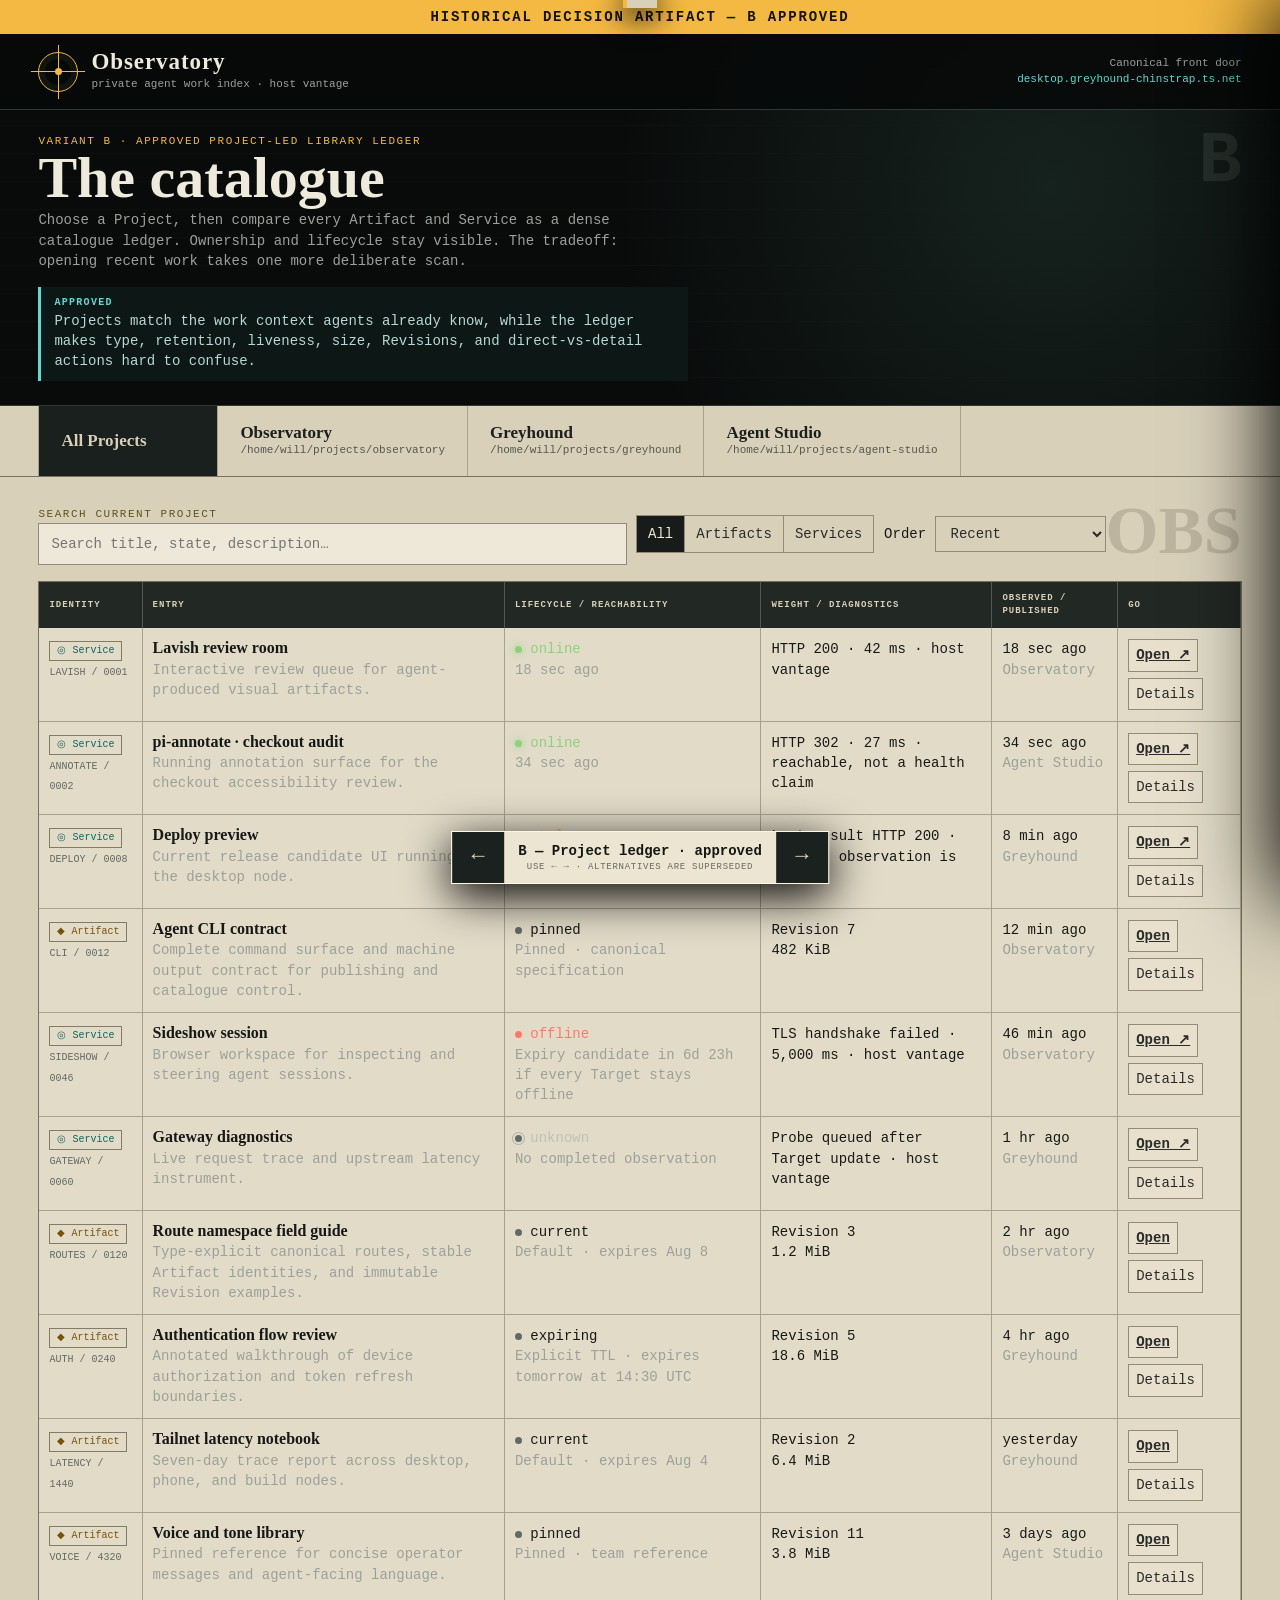
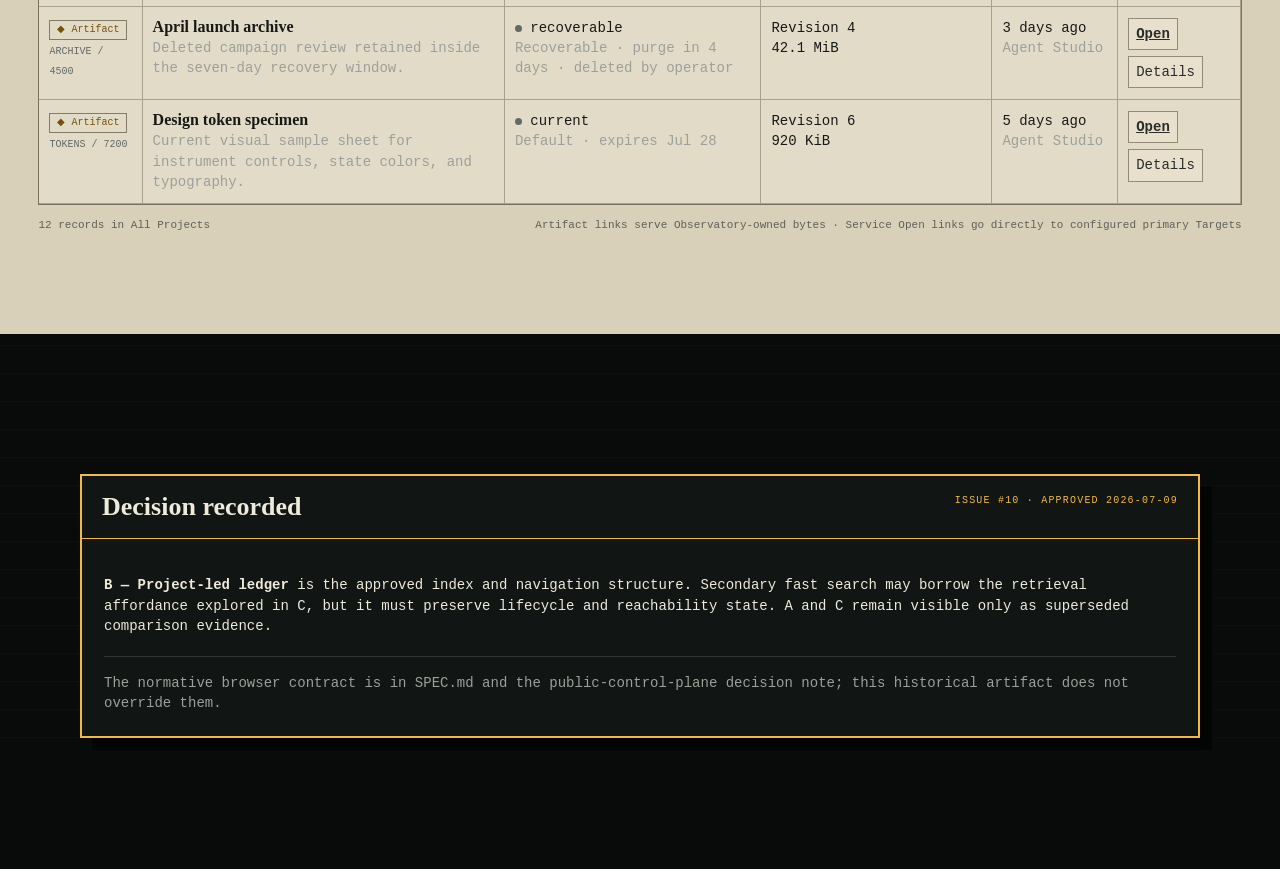
==== commit 153f229e: "Archive approved Observatory prototypes" ====
--- a/docs/prototypes/observatory-index-navigation.html
+++ b/docs/prototypes/observatory-index-navigation.html
@@ -4,7 +4,7 @@
 <meta charset="utf-8">
 <meta name="viewport" content="width=device-width,initial-scale=1">
 <meta name="color-scheme" content="dark">
-<title>PROTOTYPE — throw away after decision — Observatory Index &amp; Navigation</title>
+<title>APPROVED DECISION — B Project-led ledger — Observatory Index &amp; Navigation</title>
 <style>
 :root{
   --night:#090b0b;--ink:#eeeadc;--muted:#9ba19a;--dim:#626a65;--line:#303834;
@@ -33,7 +33,7 @@
 </head>
 <body>
 <a class="skip" href="#variantRoot">Skip to index</a>
-<div class="prototype-flag">PROTOTYPE — throw away after decision</div>
+<div class="prototype-flag">HISTORICAL DECISION ARTIFACT — B APPROVED</div>
 <header class="mast">
   <div class="brand"><div class="brand-mark" aria-hidden="true"><span></span></div><div><h1>Observatory</h1><small>private agent work index · host vantage</small></div></div>
   <div class="origin">Canonical front door<b>desktop.greyhound-chinstrap.ts.net</b></div>
@@ -41,7 +41,7 @@
 <main id="variantRoot" tabindex="-1">
 <!-- Exactly three interface variants. Their populated contents are rendered from the shared in-memory catalogue. -->
 <section class="variant variant-a" data-variant="A" aria-labelledby="title-a">
-  <header class="variant-intro"><div><div class="eyebrow">Variant A · activity-first workbench</div><h2 id="title-a">Now / Recent</h2><p>Start with what changed and what is reachable. Recency is the spine; Projects narrow the stream. The tradeoff: durable library browsing is secondary.</p></div><div class="variant-code" aria-hidden="true">A</div></header>
+  <header class="variant-intro"><div><div class="eyebrow">Variant A · superseded activity-first workbench</div><h2 id="title-a">Now / Recent</h2><p>Start with what changed and what is reachable. Recency is the spine; Projects narrow the stream. The tradeoff: durable library browsing is secondary.</p></div><div class="variant-code" aria-hidden="true">A</div></header>
   <div class="a-shell">
     <aside class="a-rail" aria-label="Project navigation"><h3>Projects</h3><div class="a-projects" id="aProjects"></div><h3>State in view</h3><div class="a-state-key"><span><i class="dot online"></i> online</span><span><i class="dot offline"></i> offline</span><span><i class="dot stale"></i> stale</span><span><i class="dot unknown"></i> unknown</span></div></aside>
     <div class="a-main"><div class="a-tools"><label><span class="eyebrow">Find in recent work</span><input class="tool-input" id="aSearch" type="search" placeholder="Title, Project, description…"></label><div class="segmented" aria-label="Entry type"><button class="button active" data-a-kind="all" type="button">All</button><button class="button" data-a-kind="artifact" type="button">Artifacts</button><button class="button" data-a-kind="service" type="button">Services</button></div></div><div class="a-now-head"><h3>Instrument log</h3><span class="result-count" id="aCount"></span></div><div class="feed" id="aFeed"></div></div>
@@ -49,31 +49,21 @@
   </div>
 </section>
 <section class="variant variant-b" data-variant="B" aria-labelledby="title-b">
-  <header class="variant-intro"><div><div class="eyebrow">Variant B · Project-led library ledger</div><h2 id="title-b">The catalogue</h2><p>Choose a Project, then compare every Artifact and Service as a dense accession ledger. Ownership and lifecycle stay visible. The tradeoff: opening recent work takes one more deliberate scan.</p><div class="recommend"><strong>Recommended</strong>Projects match the work context agents already know, while the ledger makes type, retention, liveness, size, Revisions, and direct-vs-detail actions hard to confuse.</div></div><div class="variant-code" aria-hidden="true">B</div></header>
-  <div class="b-shell"><nav class="b-project-strip" id="bProjects" aria-label="Project navigation"></nav><div class="b-body"><span class="b-catalogue-mark" aria-hidden="true">OBS</span><div class="b-tools"><label><span class="eyebrow" style="color:#62521d">Search current Project</span><input class="tool-input" id="bSearch" type="search" placeholder="Search title, state, description…"></label><div class="segmented"><button class="button active" data-b-kind="all" type="button">All</button><button class="button" data-b-kind="artifact" type="button">Artifacts</button><button class="button" data-b-kind="service" type="button">Services</button></div><label>Order <select class="button" id="bSort"><option value="recent">Recent</option><option value="name">Title</option><option value="attention">Needs attention</option></select></label></div><div class="ledger-wrap"><table class="ledger-table"><thead><tr><th>Accession</th><th>Entry</th><th>Lifecycle / reachability</th><th>Weight / diagnostics</th><th>Observed / published</th><th>Go</th></tr></thead><tbody id="bRows"></tbody></table></div><div class="b-mobile-cards" id="bCards"></div><div class="b-summary"><span id="bCount"></span><span>Artifact links serve Observatory-owned bytes · Service Open links go directly to configured primary Targets</span></div></div></div>
+  <header class="variant-intro"><div><div class="eyebrow">Variant B · approved Project-led library ledger</div><h2 id="title-b">The catalogue</h2><p>Choose a Project, then compare every Artifact and Service as a dense catalogue ledger. Ownership and lifecycle stay visible. The tradeoff: opening recent work takes one more deliberate scan.</p><div class="recommend"><strong>Approved</strong>Projects match the work context agents already know, while the ledger makes type, retention, liveness, size, Revisions, and direct-vs-detail actions hard to confuse.</div></div><div class="variant-code" aria-hidden="true">B</div></header>
+  <div class="b-shell"><nav class="b-project-strip" id="bProjects" aria-label="Project navigation"></nav><div class="b-body"><span class="b-catalogue-mark" aria-hidden="true">OBS</span><div class="b-tools"><label><span class="eyebrow" style="color:#62521d">Search current Project</span><input class="tool-input" id="bSearch" type="search" placeholder="Search title, state, description…"></label><div class="segmented"><button class="button active" data-b-kind="all" type="button">All</button><button class="button" data-b-kind="artifact" type="button">Artifacts</button><button class="button" data-b-kind="service" type="button">Services</button></div><label>Order <select class="button" id="bSort"><option value="recent">Recent</option><option value="name">Title</option><option value="attention">Needs attention</option></select></label></div><div class="ledger-wrap"><table class="ledger-table"><thead><tr><th>Identity</th><th>Entry</th><th>Lifecycle / reachability</th><th>Weight / diagnostics</th><th>Observed / published</th><th>Go</th></tr></thead><tbody id="bRows"></tbody></table></div><div class="b-mobile-cards" id="bCards"></div><div class="b-summary"><span id="bCount"></span><span>Artifact links serve Observatory-owned bytes · Service Open links go directly to configured primary Targets</span></div></div></div>
 </section>
 <section class="variant variant-c" data-variant="C" aria-labelledby="title-c">
-  <header class="variant-intro"><div><div class="eyebrow">Variant C · search-first command surface</div><h2 id="title-c">Ask the catalogue</h2><p>Retrieval is the front door: type any remembered fragment, then act from ranked results. The inspector explains the selected destination. The tradeoff: the collection has less ambient visibility.</p></div><div class="variant-code" aria-hidden="true">C</div></header>
+  <header class="variant-intro"><div><div class="eyebrow">Variant C · superseded search-first command surface</div><h2 id="title-c">Ask the catalogue</h2><p>Retrieval is the front door: type any remembered fragment, then act from ranked results. The inspector explains the selected destination. The tradeoff: the collection has less ambient visibility.</p></div><div class="variant-code" aria-hidden="true">C</div></header>
   <div class="c-shell"><div class="c-hero"><div class="eyebrow">12 entries · 3 Projects · one known origin</div><h3>What do you need to open?</h3><div class="c-search-wrap"><span class="c-search-icon" aria-hidden="true">⌕</span><input id="cSearch" class="c-search" type="search" autocomplete="off" placeholder="Try “auth”, “offline”, “pinned”, or “sideshow”" aria-label="Search the Observatory catalogue"><span class="c-shortcut">TYPE TO FILTER</span></div><div class="c-scopes"><button class="button" data-c-scope="all" aria-pressed="true" type="button">Everything</button><button class="button" data-c-scope="artifact" aria-pressed="false" type="button">Artifacts</button><button class="button" data-c-scope="service" aria-pressed="false" type="button">Services</button><button class="button" data-c-scope="attention" aria-pressed="false" type="button">Needs attention</button></div></div><div class="c-grid"><div><div class="c-results"><div class="c-results-head"><span>Ranked destinations</span><span id="cCount"></span></div><div id="cResults"></div></div><nav class="c-project-map" id="cProjects" aria-label="Project scopes"></nav></div><aside class="c-inspector" aria-live="polite"><div class="c-inspector-head"><span>Destination inspector</span><span>host observation</span></div><div class="c-orbit" aria-hidden="true"></div><div class="c-inspector-body" id="cInspector"></div></aside></div></div>
 </section>
 <section class="approval" id="approval">
-  <header><h2>Human decision boundary</h2><span>One Lavish answer · issue #10 stays open</span></header>
-  <form id="decisionForm" data-lavish-question="observatory-index-navigation">
-    <fieldset><legend>Which index and navigation direction should become the contract?</legend><div class="choices">
-      <label class="choice"><input type="radio" name="decision" value="A — Now / Recent" required><b>A — Now / Recent</b><span>Activity first; fastest return to current work.</span></label>
-      <label class="choice"><input type="radio" name="decision" value="B — Project ledger"><b>B — Project ledger</b><span>Recommended; strongest ownership and state scan.</span></label>
-      <label class="choice"><input type="radio" name="decision" value="C — Search command"><b>C — Search command</b><span>Retrieval first; least ambient browsing.</span></label>
-      <label class="choice"><input type="radio" name="decision" value="Recommended B with changes"><b>Recommended with changes</b><span>Use B, modified by the text below.</span></label>
-    </div></fieldset>
-    <label for="changes">Required changes or rationale</label><textarea id="changes" name="changes" placeholder="Example: Use B, but put offline Services above current Artifacts and keep C’s destination inspector."></textarea>
-    <div class="submit-row"><button type="submit" class="button primary">Queue one Lavish answer</button><span class="form-status" id="formStatus" role="status"></span></div>
-    <p class="tradeoff"><b>Recommendation:</b> Choose B. Project-led navigation matches Observatory’s identity model and the agent’s current work context. Its ledger best preserves the crucial distinctions between stable Artifact links, Service detail pages, and direct primary Targets. Borrow C’s fast search on narrower screens; do not let search erase retention and liveness state.</p>
-  </form>
+  <header><h2>Decision recorded</h2><span>Issue #10 · approved 2026-07-09</span></header>
+  <div style="padding:22px"><p><strong>B — Project-led ledger</strong> is the approved index and navigation structure. Secondary fast search may borrow the retrieval affordance explored in C, but it must preserve lifecycle and reachability state. A and C remain visible only as superseded comparison evidence.</p><p class="tradeoff">The normative browser contract is in <code>SPEC.md</code> and the public-control-plane decision note; this historical artifact does not override them.</p></div>
 </section>
 </main>
 <div class="drawer-backdrop" id="drawerBackdrop"></div><aside class="drawer" id="drawer" aria-hidden="true" aria-label="Entry details"><div class="drawer-head"><span>OBSERVATORY / ENTRY DETAIL</span><button id="drawerClose" type="button" aria-label="Close details">×</button></div><div class="drawer-content" id="drawerContent"></div></aside>
 <div class="fake-toast" id="toast" role="status"></div>
-<div class="switcher" aria-label="Prototype variant switcher"><button type="button" id="prevVariant" aria-label="Previous variant">←</button><div class="switch-label" id="switchLabel">A — Now / Recent<small>Use ← → · URL stores selection</small></div><button type="button" id="nextVariant" aria-label="Next variant">→</button></div>
+<div class="switcher" aria-label="Historical variant switcher"><button type="button" id="prevVariant" aria-label="Previous variant">←</button><div class="switch-label" id="switchLabel">B — Project ledger · approved<small>Use ← → · alternatives are superseded</small></div><button type="button" id="nextVariant" aria-label="Next variant">→</button></div>
 <script>
 (()=>{
 'use strict';
@@ -121,16 +111,15 @@
 function openDrawer(id){const e=entries.find(x=>x.id===id);if(!e)return;const project=projects.find(p=>p.id===e.project);const content=document.getElementById('drawerContent');content.innerHTML=`<div class="eyebrow">${esc(project.name)} / ${esc(e.kind)}</div><h2>${esc(e.title)}</h2><p class="subtle">${esc(e.description)}</p><div class="drawer-actions">${goButtons(e)}<button class="button" type="button" data-fake-action="${e.kind==='artifact'?'Copy stable link':'Copy detail link'}">${e.kind==='artifact'?'Copy stable link':'Copy detail link'}</button></div><section class="drawer-section"><h3>Catalogue record</h3><dl class="detail-grid"><dt>State</dt><dd>${stateMarkup(e)}</dd><dt>Project</dt><dd>${esc(project.name)}<br><span class="mono-id">${esc(project.path)}</span></dd><dt>Last activity</dt><dd>${esc(e.when)}</dd>${e.kind==='artifact'?`<dt>Retention</dt><dd>${esc(e.retention)}</dd><dt>Current</dt><dd>Revision ${e.revision} · ${esc(e.size)}</dd><dt>Stable link</dt><dd class="url">${esc(e.path)}</dd><dt>Details</dt><dd class="url">${esc(e.detail)}</dd>`:`<dt>Observation</dt><dd>${esc(e.observation)}</dd><dt>Diagnostic</dt><dd>${esc(e.diagnostic)}</dd><dt>Details</dt><dd class="url">${esc(e.detail)}</dd>`}</dl></section>${e.kind==='service'?`<section class="drawer-section"><h3>Targets · explicit, never automatic fallback</h3>${e.targets.map(t=>`<div class="target ${t.primary?'primary-target':''}"><div class="target-head"><b>${esc(t.name)} ${t.primary?'· PRIMARY':''}</b><span class="state-${t.state}"><i class="dot ${t.state}"></i> ${t.state}</span></div><div class="url">${esc(t.url)}</div><div class="subtle">${esc(t.fact)}</div>${t.primary?'<small>Open uses this Target directly.</small>':'<button class="button" type="button" data-fake-action="Open named alternative">Open this alternative ↗</button>'}</div>`).join('')}</section>`:`<section class="drawer-section"><h3>Revision cues</h3><p>Stable current: Revision ${e.revision}. Prior immutable Revisions remain separate under <code>/revisions/&lt;revision-id&gt;/</code> until cleanup.</p>${e.artifactState==='recoverable'?'<div class="warning">The stable link returns 410 Gone during recovery. Restore requires an explicit operator action.</div>':''}</section>`}`;content.querySelectorAll('[data-detail]').forEach(b=>b.remove());content.querySelectorAll('[data-fake-action]').forEach(b=>b.addEventListener('click',()=>toast(`${b.dataset.fakeAction} simulated — prototype makes no changes.`)));document.getElementById('drawer').classList.add('open');document.getElementById('drawer').setAttribute('aria-hidden','false');document.getElementById('drawerBackdrop').classList.add('open');document.getElementById('drawerClose').focus()}
 function closeDrawer(){document.getElementById('drawer').classList.remove('open');document.getElementById('drawer').setAttribute('aria-hidden','true');document.getElementById('drawerBackdrop').classList.remove('open')}
 function toast(message){const t=document.getElementById('toast');t.textContent=message;t.classList.add('show');clearTimeout(toast.timer);toast.timer=setTimeout(()=>t.classList.remove('show'),2400)}
-const variants=['A','B','C'];const names={A:'A — Now / Recent',B:'B — Project ledger',C:'C — Search command'};let current='A';
-function showVariant(key,push=true){current=variants.includes(key)?key:'A';document.querySelectorAll('.variant').forEach(v=>v.classList.toggle('active',v.dataset.variant===current));document.getElementById('switchLabel').innerHTML=`${names[current]}<small>Use ← → · URL stores selection</small>`;if(push){const u=new URL(location.href);u.searchParams.set('variant',current);history.replaceState({},'',u)}document.title=`PROTOTYPE — ${names[current]} — Observatory Index`;window.scrollTo({top:0,behavior:'smooth'})}
+const variants=['A','B','C'];const names={A:'A — Now / Recent · superseded',B:'B — Project ledger · approved',C:'C — Search command · superseded'};let current='B';
+function showVariant(key,push=true){current=variants.includes(key)?key:'B';document.querySelectorAll('.variant').forEach(v=>v.classList.toggle('active',v.dataset.variant===current));document.getElementById('switchLabel').innerHTML=`${names[current]}<small>Use ← → · alternatives are superseded</small>`;if(push){const u=new URL(location.href);u.searchParams.set('variant',current);history.replaceState({},'',u)}document.title=`HISTORICAL DECISION — ${names[current]} — Observatory Index`;window.scrollTo({top:0,behavior:'smooth'})}
 function cycle(delta){showVariant(variants[(variants.indexOf(current)+delta+variants.length)%variants.length])}
 document.getElementById('aSearch').addEventListener('input',e=>{state.A.query=e.target.value;renderA()});document.querySelectorAll('[data-a-kind]').forEach(b=>b.addEventListener('click',()=>{state.A.kind=b.dataset.aKind;renderA()}));
 document.getElementById('bSearch').addEventListener('input',e=>{state.B.query=e.target.value;renderB()});document.querySelectorAll('[data-b-kind]').forEach(b=>b.addEventListener('click',()=>{state.B.kind=b.dataset.bKind;renderB()}));document.getElementById('bSort').addEventListener('change',e=>{state.B.sort=e.target.value;renderB()});
 document.getElementById('cSearch').addEventListener('input',e=>{state.C.query=e.target.value;renderC()});document.querySelectorAll('[data-c-scope]').forEach(b=>b.addEventListener('click',()=>{state.C.scope=b.dataset.cScope;renderC()}));
 document.getElementById('prevVariant').addEventListener('click',()=>cycle(-1));document.getElementById('nextVariant').addEventListener('click',()=>cycle(1));document.getElementById('drawerClose').addEventListener('click',closeDrawer);document.getElementById('drawerBackdrop').addEventListener('click',closeDrawer);
 document.addEventListener('keydown',e=>{if(e.key==='Escape')closeDrawer();const tag=e.target.tagName;if(['INPUT','TEXTAREA','SELECT'].includes(tag)||e.target.isContentEditable)return;if(e.key==='ArrowLeft'){e.preventDefault();cycle(-1)}if(e.key==='ArrowRight'){e.preventDefault();cycle(1)}if((e.key==='Enter'||e.key===' ')&&e.target.matches('[data-entry]')){e.preventDefault();openDrawer(e.target.dataset.entry)}});
-document.getElementById('decisionForm').addEventListener('submit',event=>{event.preventDefault();const data=new FormData(event.currentTarget);const decision=String(data.get('decision')||'');const changes=String(data.get('changes')||'').trim();const status=document.getElementById('formStatus');if(decision==='Recommended B with changes'&&!changes){status.textContent='Describe the required changes before submitting.';document.getElementById('changes').focus();return}const prompt=`Observatory index and navigation decision for issue #10: ${decision}. Required changes or rationale: ${changes||'none'}. Apply this human decision to the specification, capture the answer on issue #10, and then remove the throwaway prototype.`;if(window.lavish&&typeof window.lavish.queuePrompt==='function'){window.lavish.queuePrompt(prompt,{tag:'observatory-index-navigation',text:decision,element:event.currentTarget,data:{decision,changes},queueKey:'observatory-index-navigation-issue-10'});status.textContent='One decision queued in Lavish.'}else{status.textContent='Lavish SDK unavailable. Open this artifact in Lavish to queue the decision.'}});
-renderA();renderB();renderC();showVariant(new URL(location.href).searchParams.get('variant')||'A',false);
+renderA();renderB();renderC();showVariant(new URL(location.href).searchParams.get('variant')||'B',false);
 })();
 </script>
 </body>
